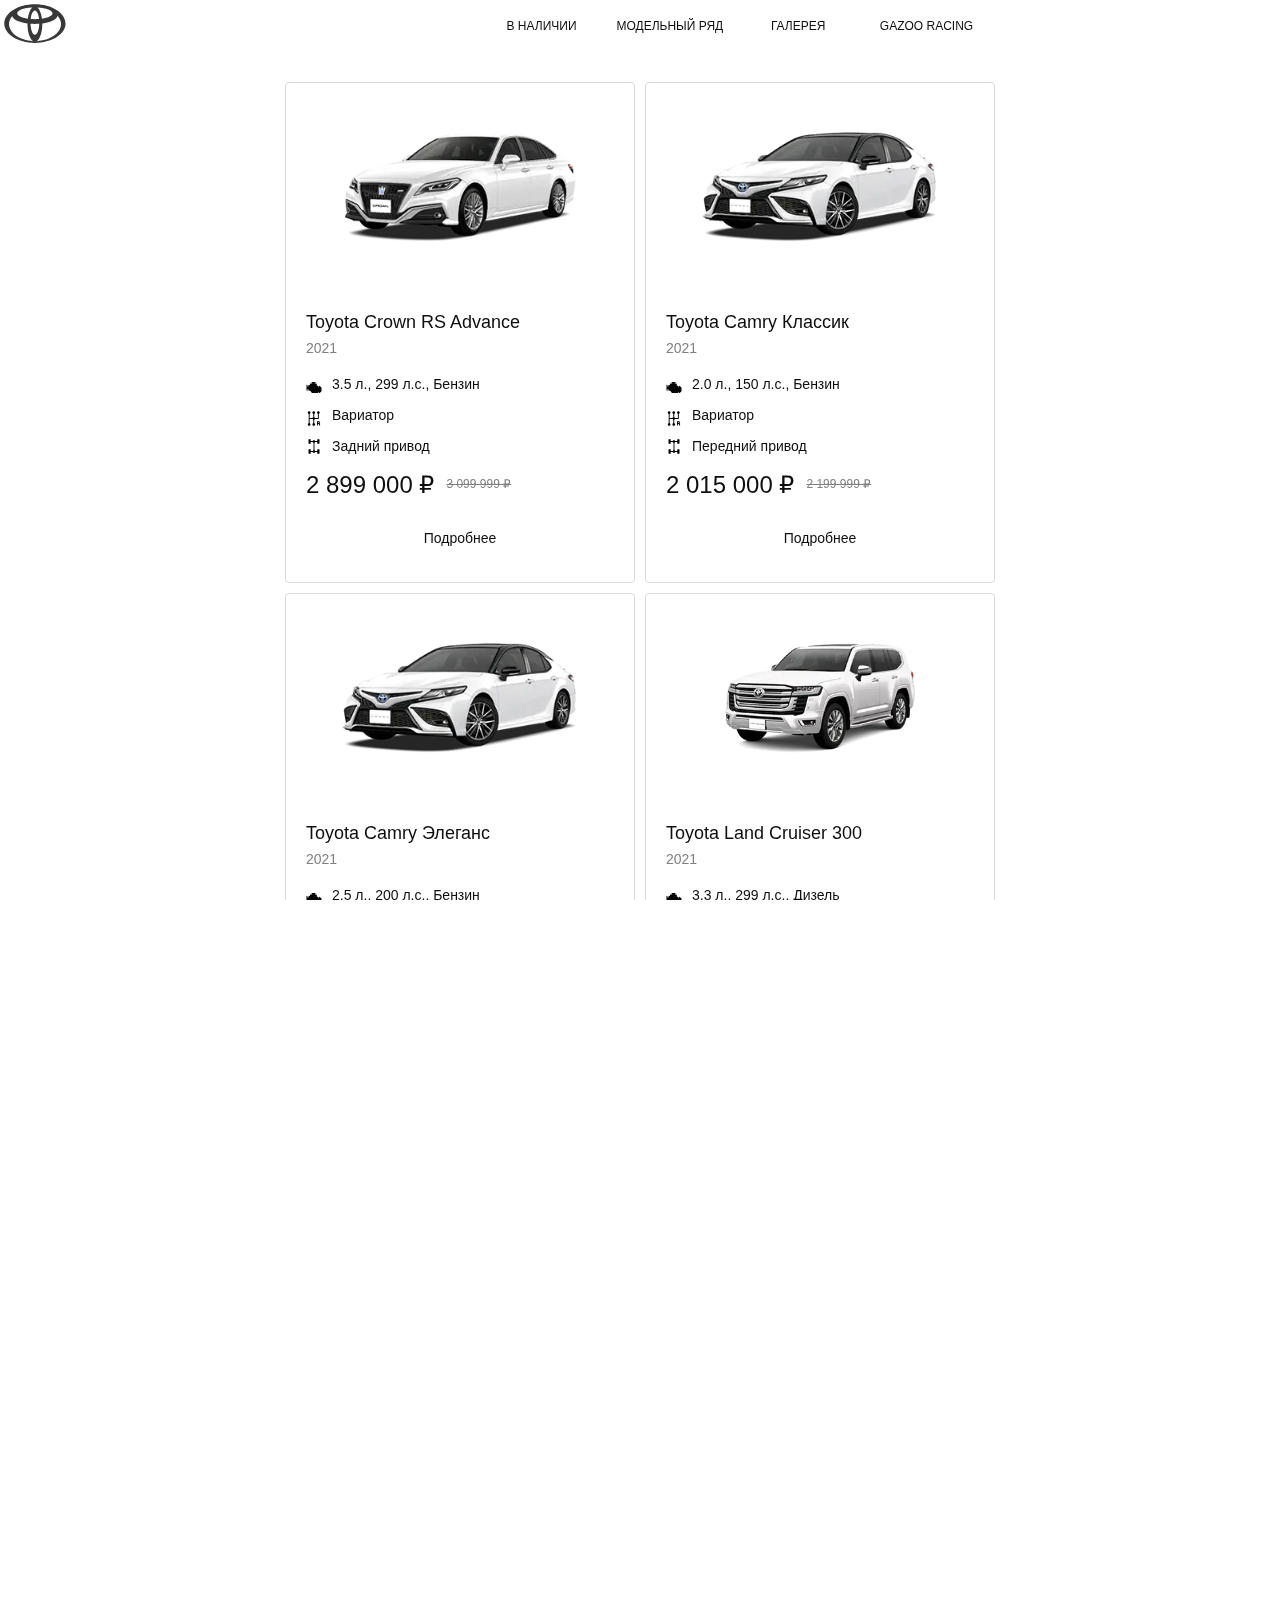
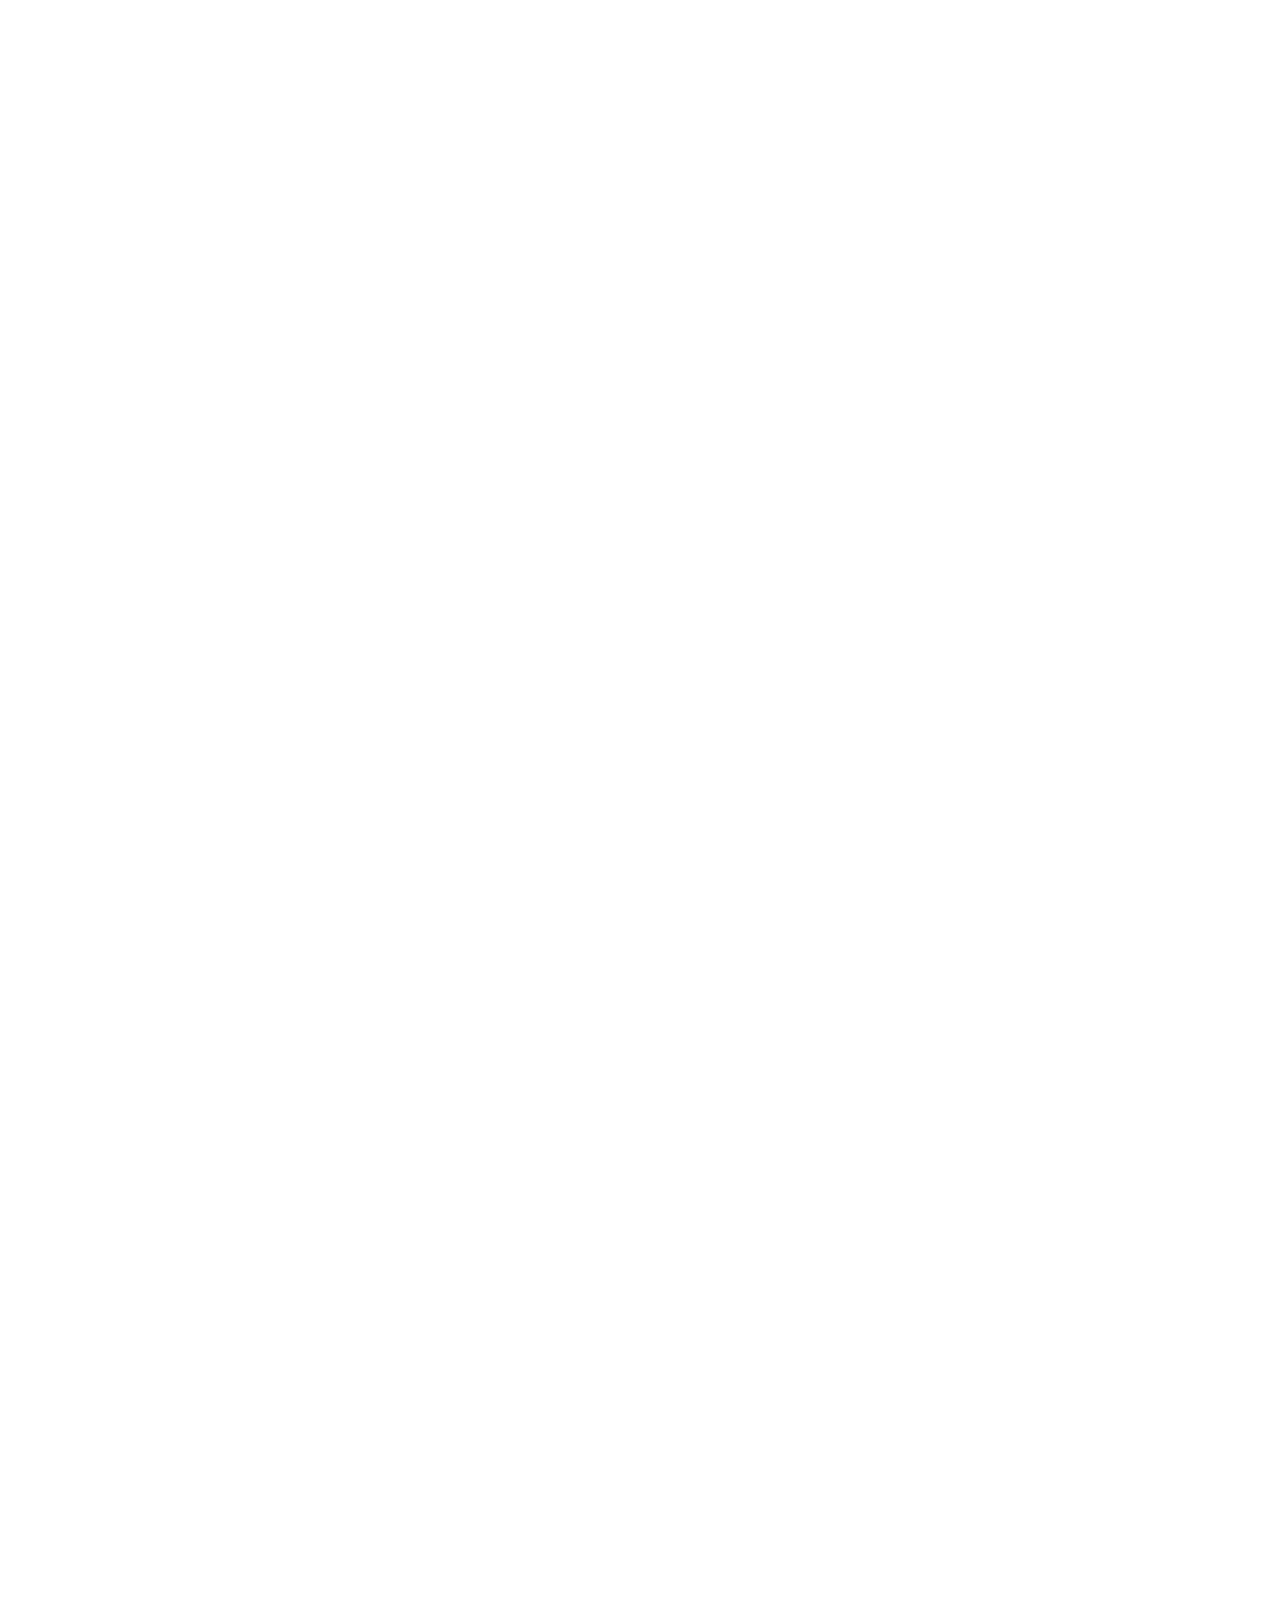
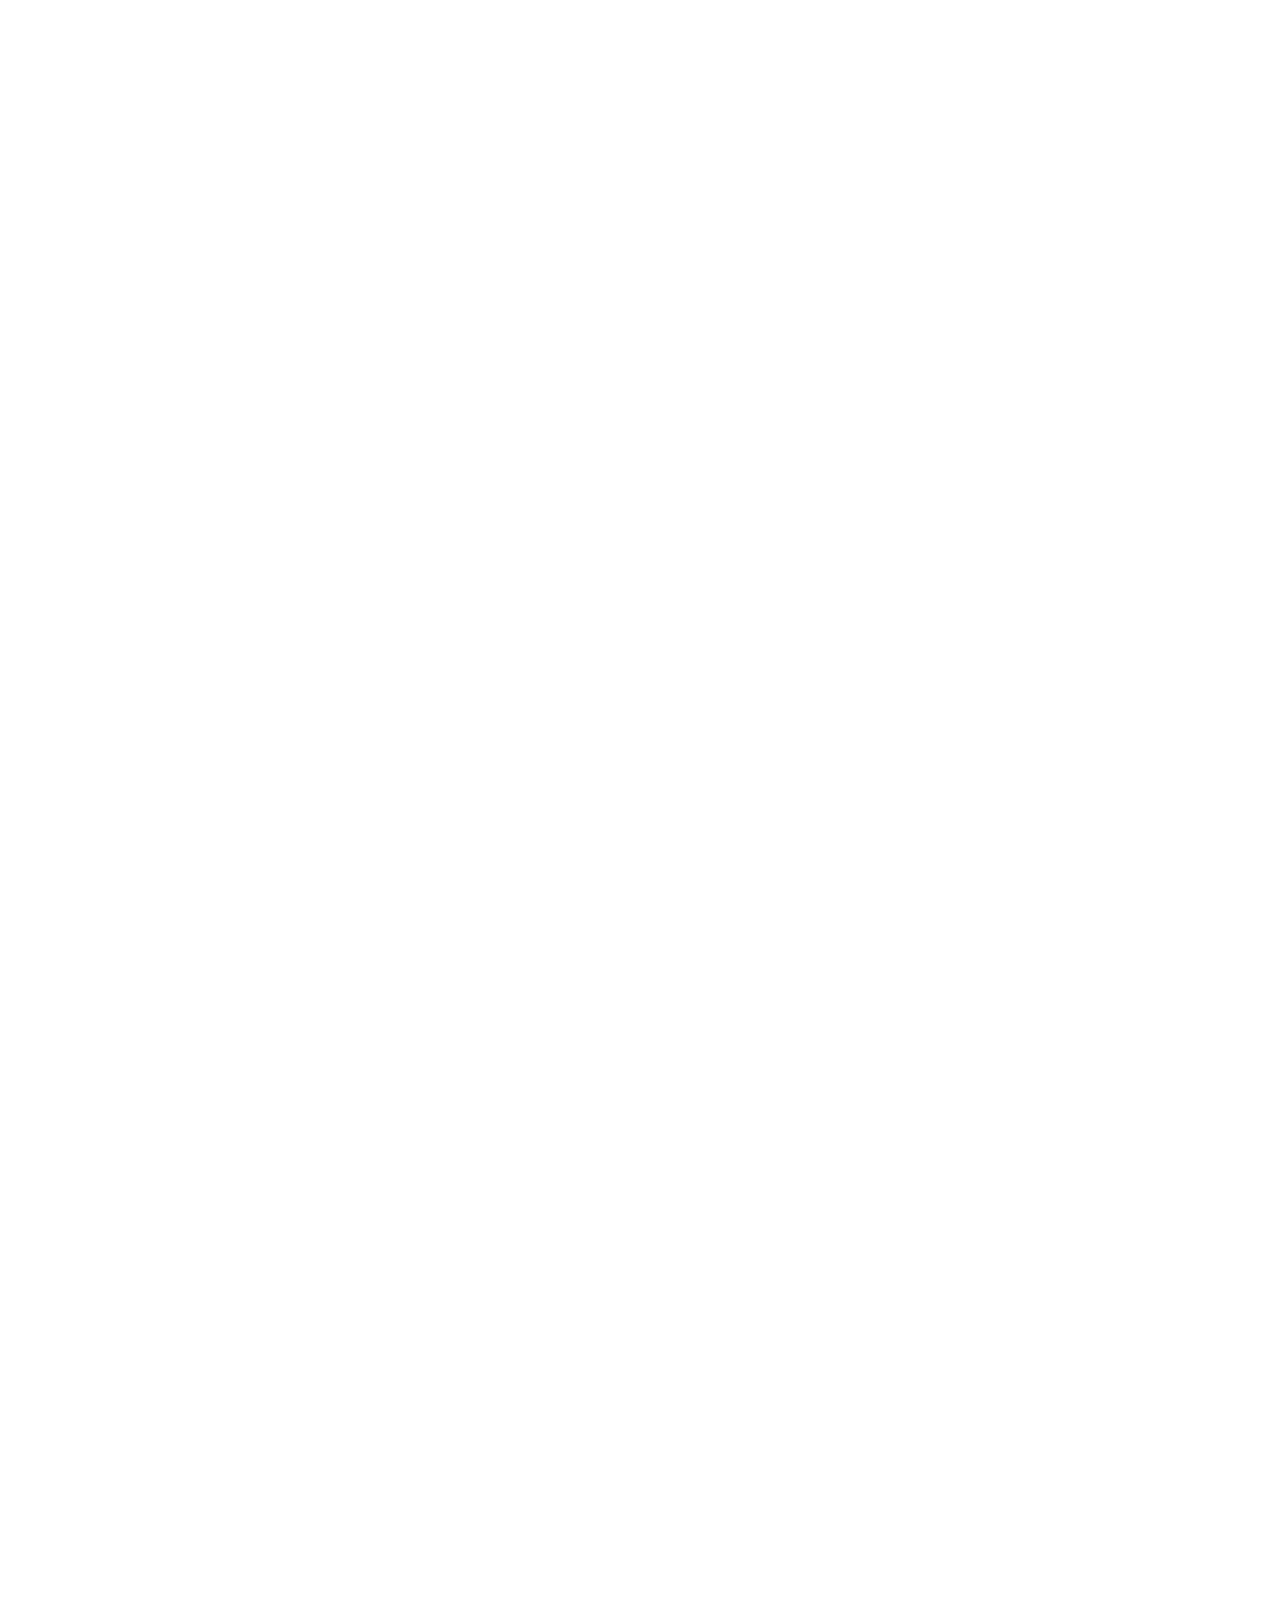
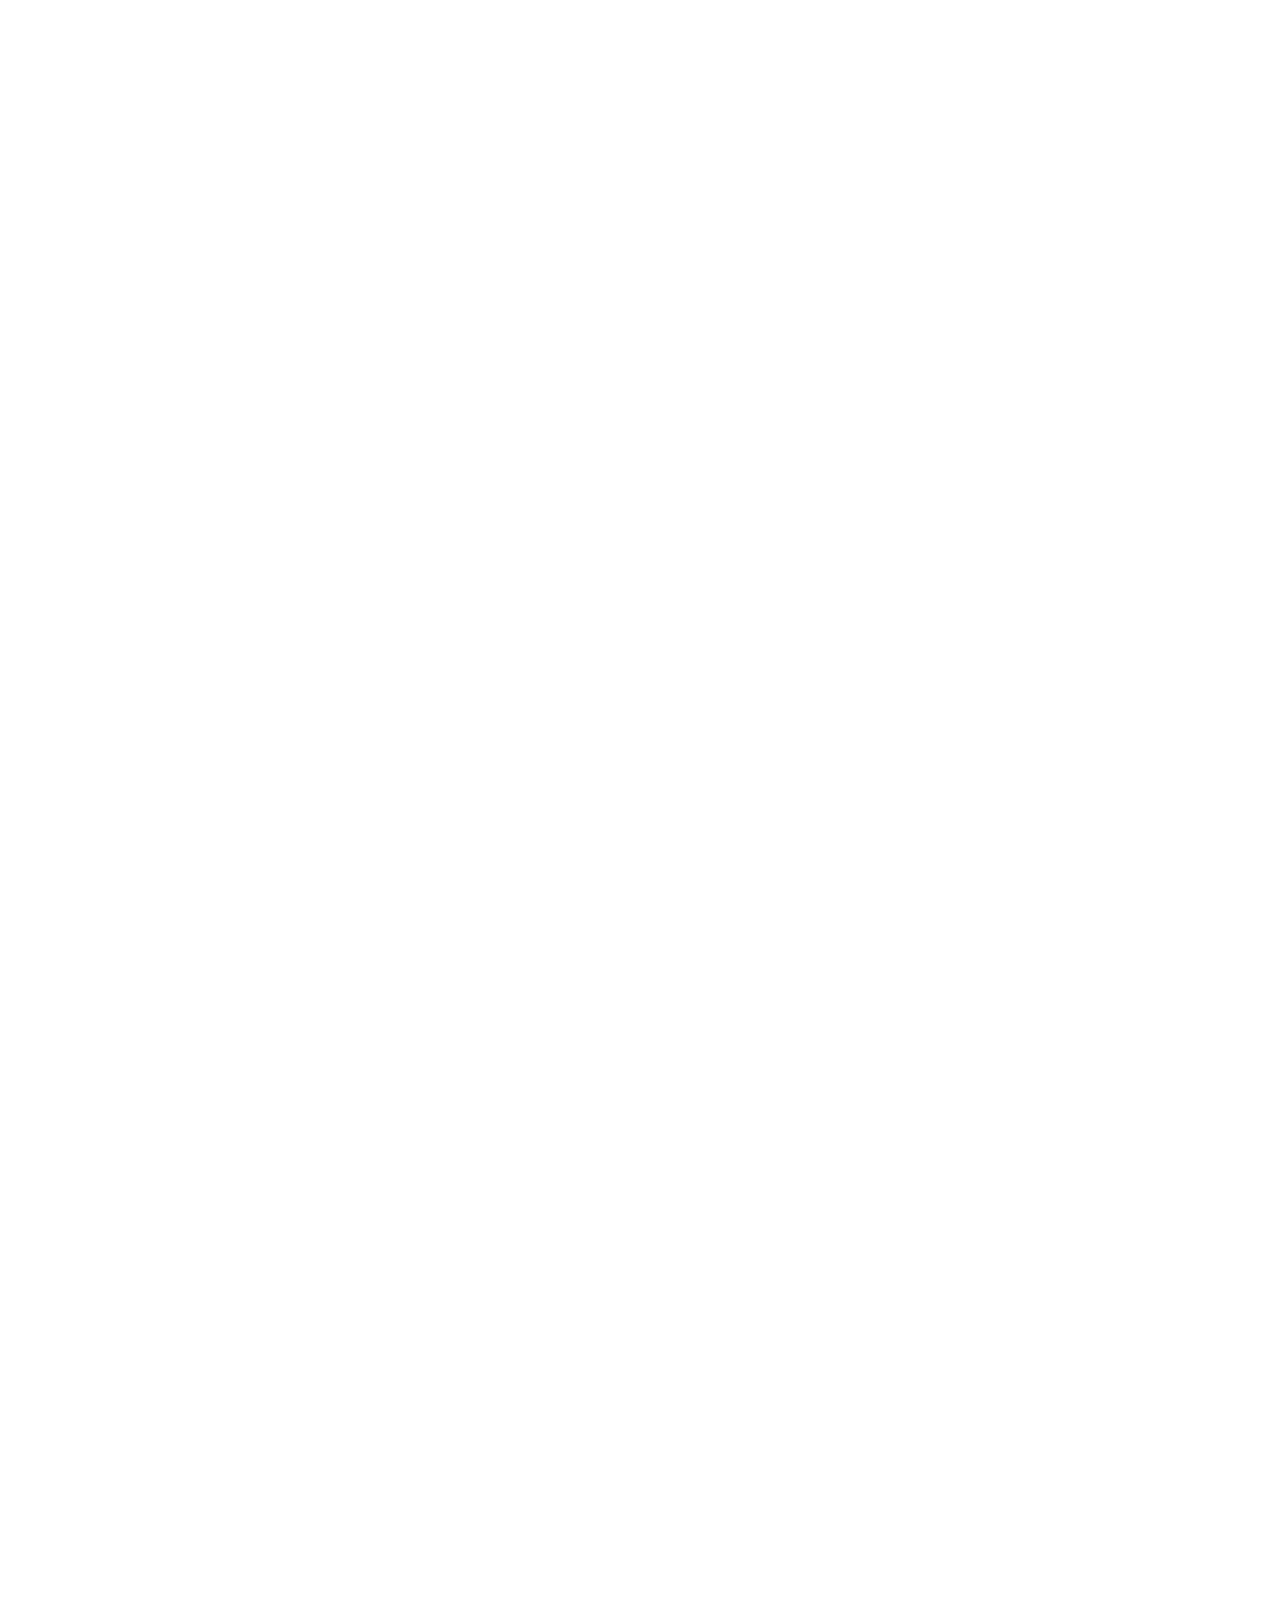
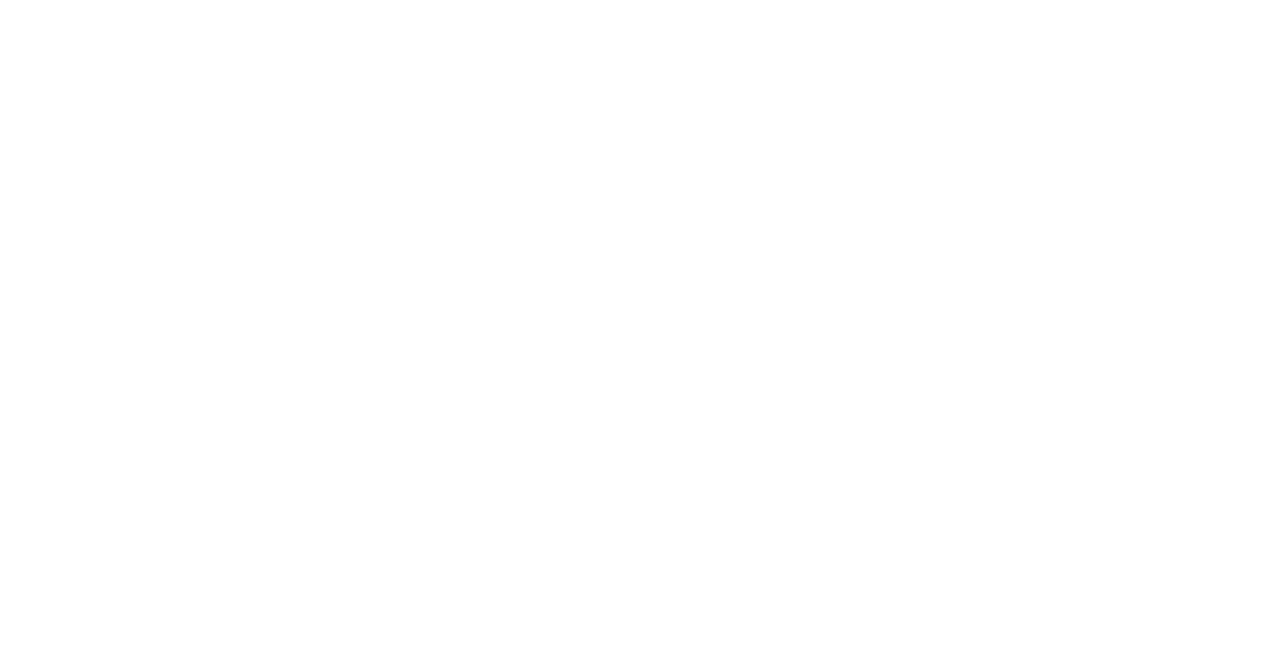
==== catalog.html @ 1d86c122 "Add files via upload" ====
<!DOCTYPE html>
<html lang="en">
<head>
    <meta charset="UTF-8">
    <title>Каталог</title>
    <link rel="icon" href="logo-toyota2020.svg">
    <link rel="stylesheet" href="catalog.css">
</head>
<body>
<header>
    <nav>
        <div class="shortMenu">
            <input type="checkbox" id="nav" class="hidden">
            <label for="nav" class="nav-btn"> <i></i> <i></i> <i></i>
            </label> <a class="logo" href="main.html"><img src="logo-toyota2020.svg" alt="" width="70px"></a>
            <div class="menuImage">
                <input class="checkbox" type="checkbox" id="checkbox">
                <label class="checkbox" for="checkbox" id="menuImage">
                    <img id="image" src="angularjs-icon-3.jpg" alt="" width="35px">
                </label>
            </div>
        </div>
        <script>
            document.querySelector(".menuImage input[type=checkbox]").onchange = function (){
                document.querySelector("nav").classList.toggle("check", this.checked);
                document.querySelector(".nav-wrapper").classList.toggle("cont", this.checked);
                document.querySelector(".container").classList.toggle("new_container", this.checked);
            }
        </script>
        <div class="nav-wrapper">
            <ul class="topmenu ">
                <li><a href="catalog.html" class="cool-link">В НАЛИЧИИ</a></li>
                <li><a href="models.html" class="cool-link">МОДЕЛЬНЫЙ РЯД</a></li>
                <li><a href="gallery.html" class="cool-link">ГАЛЕРЕЯ</a></li>
                <li><a href="history.html" class="cool-link">GAZOO RACING</a></li>
            </ul>
        </div>
    </nav>
</header>



<div class="container">
    <div class="products-content grid-container">
        <ul class="products-grid">
            <li class="products-grid__item">
                <article class="product">
                    <a href="#" class="product__image">
                        <div class="product__switch image-switch">
                            <div class="image-switch__item">
                                <div class="image-switch__img"><img src="carlineup/crown.png" alt="Макбук"></div>
                            </div>

                        </div>
                        <ul class="product__image-pagination image-pagination" aria-hidden="true"></ul>
                    </a>
                    <h3 class="product__title">
                        <a href="#">Toyota Crown RS Advance</a>
                    </h3>
                    <div class="product__props">
                        <span class="product__testimonials">2021<br></span>
                    </div>
                    <div class="product__info">
							<span class="product__rating">
								<img src="engine.svg" width="16" height="15">
							</span>
                        <span class="product__term">3.5 л., 299 л.с., Бензин</span>
                    </div>
                    <div class="product__info">
							<span class="product__rating">
								<img src="KPP.svg" width="16" height="15">
							</span>
                        <span class="product__term">Вариатор</span>
                    </div>
                    <div class="product__info">
							<span class="product__rating">
								<img src="privod.svg" width="16" height="15">
							</span>
                        <span class="product__available">Задний привод</span>
                    </div>
                    <div class="product__price product-price">
                        <span class="product-price__current">2 899 000 ₽</span>
                        <span class="product-price__old">3 099 999 ₽</span>
                    </div>
                    <button class="product__btn">Подробнее</button>
                </article>
            </li>
            <li class="products-grid__item">
                <article class="product">
                    <a href="#" class="product__image">
                        <div class="product__switch image-switch">
                            <div class="image-switch__item">
                                <div class="image-switch__img"><img src="carlineup/camry.png" alt="Макбук"></div>
                            </div>

                        </div>
                        <ul class="product__image-pagination image-pagination" aria-hidden="true"></ul>
                    </a>
                    <h3 class="product__title">
                        <a href="#">Toyota Camry Классик</a>
                    </h3>
                    <div class="product__props">
                        <span class="product__testimonials">2021<br></span>
                    </div>
                    <div class="product__info">
							<span class="product__rating">
								<img src="engine.svg" width="16" height="15">
							</span>
                        <span class="product__term">2.0 л., 150 л.с., Бензин</span>
                    </div>
                    <div class="product__info">
							<span class="product__rating">
								<img src="KPP.svg" width="16" height="15">
							</span>
                        <span class="product__term">Вариатор</span>
                    </div>
                    <div class="product__info">
							<span class="product__rating">
								<img src="privod.svg" width="16" height="15">
							</span>
                        <span class="product__available">Передний привод</span>
                    </div>
                    <div class="product__price product-price">
                        <span class="product-price__current">2 015 000 ₽</span>
                        <span class="product-price__old">2 199 999 ₽</span>
                    </div>
                    <button class="product__btn">Подробнее</button>
                </article>
            </li><li class="products-grid__item">
            <article class="product">
                <a href="#" class="product__image">
                    <div class="product__switch image-switch">
                        <div class="image-switch__item">
                            <div class="image-switch__img"><img src="carlineup/camry.png" alt="Макбук"></div>
                        </div>
                    </div>
                    <ul class="product__image-pagination image-pagination" aria-hidden="true"></ul>
                </a>
                <h3 class="product__title">
                    <a href="#">Toyota Camry Элеганс</a>
                </h3>
                <div class="product__props">
                    <span class="product__testimonials">2021<br></span>
                </div>
                <div class="product__info">
							<span class="product__rating">
								<img src="engine.svg" width="16" height="15">
							</span>
                    <span class="product__term">2.5 л., 200 л.с., Бензин</span>
                </div>
                <div class="product__info">
							<span class="product__rating">
								<img src="KPP.svg" width="16" height="15">
							</span>
                    <span class="product__term">Вариатор</span>
                </div>
                <div class="product__info">
							<span class="product__rating">
								<img src="privod.svg" width="16" height="15">
							</span>
                    <span class="product__available">Передний привод</span>
                </div>
                <div class="product__price product-price">
                    <span class="product-price__current">2 015 000 ₽</span>
                    <span class="product-price__old">2 199 999 ₽</span>
                </div>
                <button class="product__btn">Подробнее</button>
            </article>
        </li><li class="products-grid__item">
            <article class="product">
                <a href="#" class="product__image">
                    <div class="product__switch image-switch">
                        <div class="image-switch__item">
                            <div class="image-switch__img"><img src="carlineup/LC300.png" alt="Макбук"></div>
                        </div>
                    </div>
                    <ul class="product__image-pagination image-pagination" aria-hidden="true"></ul>
                </a>
                <h3 class="product__title">
                    <a href="#">Toyota Land Cruiser 300</a>
                </h3>
                <div class="product__props">
                    <span class="product__testimonials">2021<br></span>
                </div>
                <div class="product__info">
							<span class="product__rating">
								<img src="engine.svg" width="16" height="15">
							</span>
                    <span class="product__term">3.3 л., 299 л.с., Дизель</span>
                </div>
                <div class="product__info">
							<span class="product__rating">
								<img src="KPP.svg" width="16" height="15">
							</span>
                    <span class="product__term">АКПП</span>
                </div>
                <div class="product__info">
							<span class="product__rating">
								<img src="privod.svg" width="16" height="15">
							</span>
                    <span class="product__available">Полный привод</span>
                </div>
                <div class="product__price product-price">
                    <span class="product-price__current">9 300 000 ₽</span>
                    <span class="product-price__old">9 699 999 ₽</span>
                </div>
                <button class="product__btn">Подробнее</button>
            </article>
        </li><li class="products-grid__item">
            <article class="product">
                <a href="#" class="product__image">
                    <div class="product__switch image-switch">
                        <div class="image-switch__item">
                            <div class="image-switch__img"><img src="carlineup/LC300.png" alt="Макбук"></div>
                        </div>
                    </div>
                    <ul class="product__image-pagination image-pagination" aria-hidden="true"></ul>
                </a>
                <h3 class="product__title">
                    <a href="#">Toyota Land Cruiser 300</a>
                </h3>
                <div class="product__props">
                    <span class="product__testimonials">2021<br></span>
                </div>
                <div class="product__info">
							<span class="product__rating">
								<img src="engine.svg" width="16" height="15">
							</span>
                    <span class="product__term">3.4 л., 415 л.с., Бензин</span>
                </div>
                <div class="product__info">
							<span class="product__rating">
								<img src="KPP.svg" width="16" height="15">
							</span>
                    <span class="product__term">АКПП</span>
                </div>
                <div class="product__info">
							<span class="product__rating">
								<img src="privod.svg" width="16" height="15">
							</span>
                    <span class="product__available">Полный привод</span>
                </div>
                <div class="product__price product-price">
                    <span class="product-price__current">10 300 000 ₽</span>
                    <span class="product-price__old">10 499 999 ₽</span>
                </div>
                <button class="product__btn">Подробнее</button>
            </article>
        </li><li class="products-grid__item">
            <article class="product">
                <a href="#" class="product__image">
                    <div class="product__switch image-switch">
                        <div class="image-switch__item">
                            <div class="image-switch__img"><img src="carlineup/LC300GR.png" alt="Макбук"></div>
                        </div>
                    </div>
                    <ul class="product__image-pagination image-pagination" aria-hidden="true"></ul>
                </a>
                <h3 class="product__title">
                    <a href="#">Toyota Land Cruiser 300 GR</a>
                </h3>
                <div class="product__props">
                    <span class="product__testimonials">2021<br></span>
                </div>
                <div class="product__info">
							<span class="product__rating">
								<img src="engine.svg" width="16" height="15">
							</span>
                    <span class="product__term">1.5 л., 140 л.с., Бензин</span>
                </div>
                <div class="product__info">
							<span class="product__rating">
								<img src="KPP.svg" width="16" height="15">
							</span>
                    <span class="product__term">АКПП</span>
                </div>
                <div class="product__info">
							<span class="product__rating">
								<img src="privod.svg" width="16" height="15">
							</span>
                    <span class="product__available">Полный привод</span>
                </div>
                <div class="product__price product-price">
                    <span class="product-price__current">12 300 000 ₽</span>
                    <span class="product-price__old">12 699 999 ₽</span>
                </div>
                <button class="product__btn">Подробнее</button>
            </article>
        </li><li class="products-grid__item">
            <article class="product">
                <a href="#" class="product__image">
                    <div class="product__switch image-switch">
                        <div class="image-switch__item">
                            <div class="image-switch__img"><img src="carlineup/supra.png" alt="Макбук"></div>
                        </div>
                    </div>
                    <ul class="product__image-pagination image-pagination" aria-hidden="true"></ul>
                </a>
                <h3 class="product__title">
                    <a href="#">Toyota GR Supra</a>
                </h3>
                <div class="product__props">
                    <span class="product__testimonials">2021<br></span>
                </div>
                <div class="product__info">
							<span class="product__rating">
								<img src="engine.svg" width="16" height="15">
							</span>
                    <span class="product__term">3.0 л., 382 л.с., Бензин</span>
                </div>
                <div class="product__info">
							<span class="product__rating">
								<img src="KPP.svg" width="16" height="15">
							</span>
                    <span class="product__term">АКПП</span>
                </div>
                <div class="product__info">
							<span class="product__rating">
								<img src="privod.svg" width="16" height="15">
							</span>
                    <span class="product__available">Задний привод</span>
                </div>
                <div class="product__price product-price">
                    <span class="product-price__current">5 020 000 ₽</span>
                    <span class="product-price__old">5 399 999 ₽</span>
                </div>
                <button class="product__btn">Подробнее</button>
            </article>
        </li><li class="products-grid__item">
            <article class="product">
                <a href="#" class="product__image">
                    <div class="product__switch image-switch">
                        <div class="image-switch__item">
                            <div class="image-switch__img"><img src="carlineup/gryaris.png" alt="Макбук"></div>
                        </div>
                    </div>
                    <ul class="product__image-pagination image-pagination" aria-hidden="true"></ul>
                </a>
                <h3 class="product__title">
                    <a href="#">Toyota GR Yaris</a>
                </h3>
                <div class="product__props">
                    <span class="product__testimonials">2021<br></span>
                </div>
                <div class="product__info">
							<span class="product__rating">
								<img src="engine.svg" width="16" height="15">
							</span>
                    <span class="product__term">1.6 л., 272 л.с., Бензин</span>
                </div>
                <div class="product__info">
							<span class="product__rating">
								<img src="KPP.svg" width="16" height="15">
							</span>
                    <span class="product__term">МКПП</span>
                </div>
                <div class="product__info">
							<span class="product__rating">
								<img src="privod.svg" width="16" height="15">
							</span>
                    <span class="product__available">Полный привод</span>
                </div>
                <div class="product__price product-price">
                    <span class="product-price__current">4 300 000 ₽</span>
                    <span class="product-price__old">4 399 999 ₽</span>
                </div>
                <button class="product__btn">Подробнее</button>
            </article>
        </li>
            <li class="products-grid__item">
            <article class="product">
                <a href="#" class="product__image">
                    <div class="product__switch image-switch">
                        <div class="image-switch__item">
                            <div class="image-switch__img"><img src="carlineup/GR86.png" alt="Макбук"></div>
                        </div>
                    </div>
                    <ul class="product__image-pagination image-pagination" aria-hidden="true"></ul>
                </a>
                <h3 class="product__title">
                    <a href="#">Toyota GR86</a>
                </h3>
                <div class="product__props">
                    <span class="product__testimonials">2021<br></span>
                </div>
                <div class="product__info">
							<span class="product__rating">
								<img src="engine.svg" width="16" height="15">
							</span>
                    <span class="product__term">2.4 л., 235 л.с., Бензин</span>
                </div>
                <div class="product__info">
							<span class="product__rating">
								<img src="KPP.svg" width="16" height="15">
							</span>
                    <span class="product__term">МКПП</span>
                </div>
                <div class="product__info">
							<span class="product__rating">
								<img src="privod.svg" width="16" height="15">
							</span>
                    <span class="product__available">Задний привод</span>
                </div>
                <div class="product__price product-price">
                    <span class="product-price__current">4 300 000 ₽</span>
                    <span class="product-price__old">4 399 999 ₽</span>
                </div>
                <button class="product__btn">Подробнее</button>
            </article>
        </li>
        </ul>
    </div>
    <div class="height"><br></div>
    <div class="black_container">
        <footer>
            <div class="container_1">
                <div class="grid_container_footer">
                    <div><h3>Новые автомобили</h3>
                        <ul>
                            <li>Специальные предложения</li>
                            <li>Toyota Camry</li>
                            <li>Toyota Camry GR</li>
                            <li>Toyota Land Cruiser 300</li>
                            <li>Toyota GR86</li>
                        </ul>
                    </div>
                    <div><h3>Микроавтобусы</h3>
                        <ul>
                            <li>Toyota Hiace</li>
                            <li>Toyota Alphard</li>
                        </ul>
                    </div>
                    <div><h3>C пробегом</h3>
                        <ul>
                            <li>Toyota с пробегом</li>
                            <li>Scion c пробегом</li>
                            <li>Другие марки</li>
                        </ul>
                    </div>
                    <div><h3>Сервис и аксессуары</h3>
                        <ul>
                            <li>Спецпредложения</li>
                            <li>Запись на сервис</li>
                            <li>Статус ремонта</li>
                            <li>Калькулятор сервиса</li>
                            <li>Запасные части</li>
                            <li>Кузовной ремонт</li>
                            <li>Аксессуары</li>
                            <li>Online-каталог аксессуаров</li>
                            <li>Сервисные Сертификаты</li>
                        </ul>
                    </div>
                    <div><h3>Финансовые услуги</h3>
                        <ul>
                            <li>Кредитование</li>
                            <li>Страхование</li>
                            <li>Лизинг</li>
                        </ul>
                    </div>
                    <div><h3>О компании</h3>
                        <ul>
                            <li>Компания сегодня</li>
                            <li>Специальные предложения</li>
                            <li>Журнал Toyota</li>
                            <li>Лекторий Toyota</li>
                            <li>Клуб Toyota</li>
                            <li>S-Lounge</li>
                            <li>Контакты</li>
                            <li>Ваши менеджеры</li>
                            <li>Вакансии</li>
                            <li>Ресторан</li>
                            <li>Подписка на новости</li>
                            <li>Toyota в Whatsapp</li>
                        </ul>
                    </div>
                </div>
                <div class="social-media">
                    <ul>
                        <li><a href=""><img src="vk.png"></a></li>
                        <li><a href=""><img src="tg.jpeg"></a></li>
                        <li><a href=""><img src="fb.png"></a></li>
                    </ul>
                </div>
                <p class="prava">© 2015–2021. Toyota. Все права защищены. Данный сайт носит информационно-справочный
                    характер и ни при каких условиях не является публичной офертой.</p></div>
        </footer>
    </div>
</div>
</body>
</html>
---- catalog.css ----
@import "footer.css";
@import "header.css";
@import "global.css";
@import "normalize.css";

html {
    margin: 0;
    padding: 0;
    width: 100%;
    height: 100%;
    overflow: hidden;
    font-family: "Monument Extended", Arial, Helvetica, sans-serif;
}

body {
    min-width: 420px;
    color: #ffffff;
    margin: 0;
    padding: 0;
    perspective: 1px;
    position: absolute;
    transform-style: preserve-3d;
    height: 100vh;
    width: 100%;
    overflow-y: scroll;
    overflow-x: hidden;
}

@media screen and (max-width: 550px){
    nav ul{
        margin-left: 0;
    }
}

.container {
    /* max-width: 1234px; */
    margin: 0 auto;
    width: 100%;
    top: 60px;
    padding: 2em;
    padding-bottom: 80px;
}

.new_container{
    top: 100px;
}

.grid-container {
    width: 100%;
    display: grid;
    position: relative;
    grid-gap: var(--gutter);
    grid-template-columns: repeat(4, 1fr);
}

.products-grid {
    grid-column: 4 span;
    display: grid;
    margin:0 auto;
    grid-gap: var(--gutter);
    grid-template-columns: repeat(4, 1fr);
}

@media screen and (max-width: 1700px) {
    .grid-container {
        width: 100%;
        display: grid;
        grid-gap: var(--gutter);
        grid-template-columns: repeat(3, 1fr);
    }

    .products-grid {
        grid-column: 3 span;
        display: grid;
        margin:0 auto;
        grid-gap: 10px;
        grid-template-columns: repeat(3, 1fr);
    }
}

@media screen and (max-width: 1300px) {
    .grid-container {
        width: 100%;
        display: grid;
        grid-gap: var(--gutter);
        grid-template-columns: repeat(2, 1fr);
    }

    .products-grid {
        grid-column: 2 span;
        display: grid;
        margin:0 auto;
        grid-gap: 10px;
        grid-template-columns: repeat(2, 1fr);
    }
}

@media screen and (max-width: 900px) {
    .grid-container {
        width: 100%;
        display: grid;
        grid-gap: var(--gutter);
        grid-template-columns: repeat(1, 1fr);
    }

    .products-grid {
        grid-column: 1 span;
        display: grid;
        margin:0 auto;
        grid-gap: 10px;
        grid-template-columns: repeat(1, 1fr);
    }
}

.filters {
    position: relative;
}

.filters-price__input {
    width: 100%;
}

.fixed {
    position: fixed;
    top: var(--gutter);
    left: 0;
}

.absolute {
    position: absolute;
    bottom: 0;
    left: 0;
}

.product {
    /* width: 285px; */
    /* для удобства */
    width: 350px;
    border: 1px solid #d9d9d9;
    border-radius: 4px;
    padding: 20px;
    padding-top: 9px;
    font-size: 14px;
    background-color: #fff;
}

.product:hover {
    box-shadow: 0 14px 28px rgba(0,0,0,0.25), 0 10px 10px rgba(0,0,0,0.22);
}

.product__image {
    position: relative;
    overflow: hidden;
    display: block;
    width: 100%;
    height: 220px;
}

.image-switch {
    position: absolute;
    left: 0;
    top: 0;
    z-index: 20;
    width: 100%;
    height: 100%;
    display: flex;
}

.image-switch__item {
    flex-grow: 1;
    cursor: pointer;
}

.image-switch__img {
    position: absolute;
    left: 50%;
    top: 40px;
    z-index: 2;
    width: 100%;
    height: 50%;
    transform: translateX(-50%);
    pointer-events: none;
    background-color: #fff;
    display: flex;
    align-items: center;
    justify-content: center;
    opacity: 0;
}

.image-switch__img img {
    display: block;
    max-width: 100%;
    height: 100%;
}

.image-switch__item:first-child .image-switch__img {
    opacity: 1;
    z-index: -1;
}

.image-switch__item:hover .image-switch__img {
    opacity: 1;
    z-index: -1;
}

.image-pagination {
    position: absolute;
    z-index: 30;
    left: 0;
    bottom: 15px;
    width: 100%;
    display: flex;
    justify-content: center;
}

.image-pagination__item {
    display: block;
    width: 4px;
    height: 4px;
    border-radius: 100%;
    margin: 0 3px;
    background-color: #c4c4c4;
}

.image-pagination__item--active {
    background-color: var(--color-accent);
}

.product__title {
    margin-bottom: 8px;
    font-weight: 400;
    font-size: 18px;
    line-height: 20px;
    color: var(--color-dark);
}

.product__props {
    display: flex;
    align-items: center;
    margin-bottom: 20px;
    color: var(--color-dark)
}

.product__rating {
    margin-right: 10px;
    display: inline-flex;
    align-items: center;
    color: var(--color-accent);
    font-weight: 600;
}

.product__rating svg {
    display: inline;
    fill: currentColor;
    margin-right: 8px;
}

.product__testimonials {
    font-size: 14px;
    color: var(--color-light);
    width: 100%;
}

.product__info {
    display: flex;
    margin-bottom: 8px;
    font-size: 14px;
    color: var(--color-dark);
}

.product__term {
    display: block;
    margin-bottom: 7px;
}

.product__available {
    display: block;
}

.product-price {
    margin-top: 17px;
    margin-bottom: 17px;
    display: flex;
    align-items: center;
}

.product-price__current {
    margin-right: 12px;
    font-size: 24px;
    color: var(--color-dark)
}

.product-price__old {
    font-size: 12px;
    color: var(--color-light);
    text-decoration: line-through;
}

.product__btn {
    border: 0px;
    border-bottom: solid 2px white;
    padding: 14px 0;
    border-radius: 4px;
    width: 100%;
    color: #0e0e0e;
    background-color: #ffffff;
    cursor: pointer;
    transition: border-bottom-color 0.3s ease-in-out;
}

.product__btn:hover {
    border-bottom:solid 2px #b60606;
    transition: background-color 0.3s ease-in-out;
}
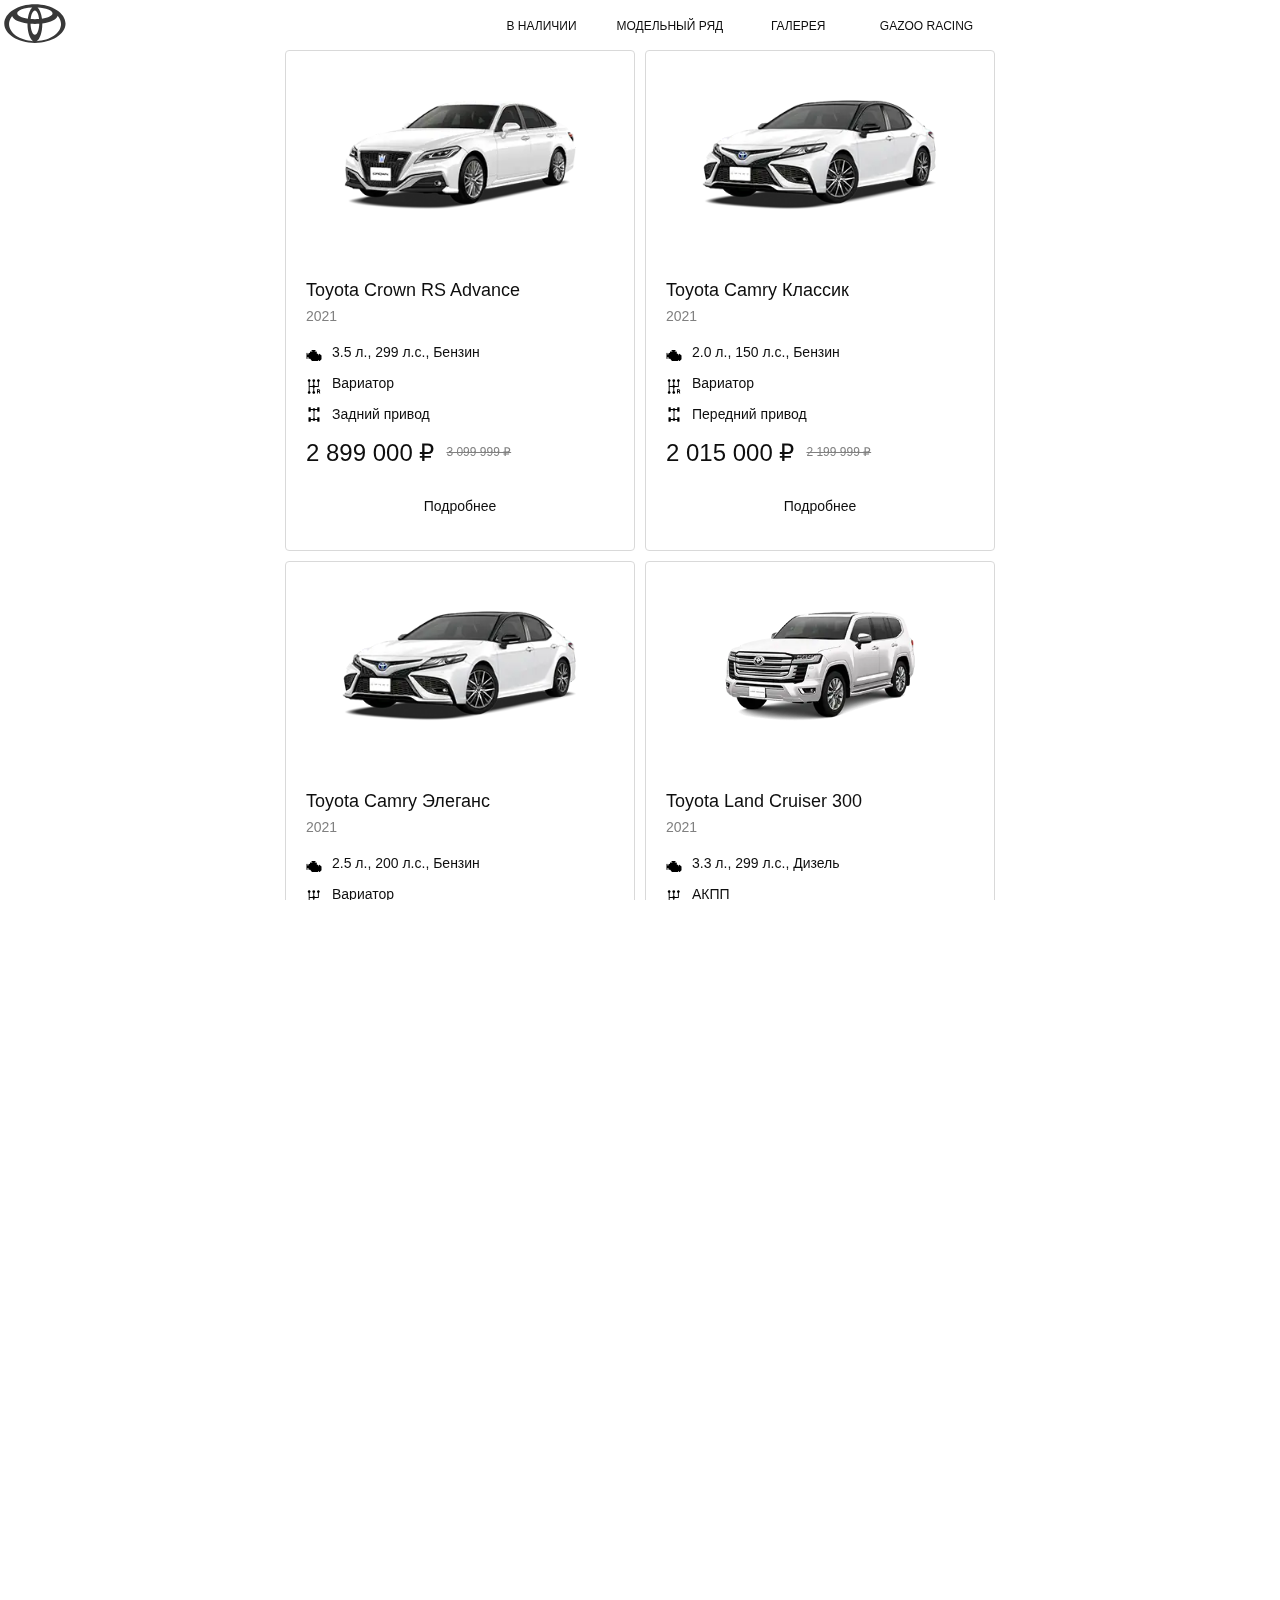
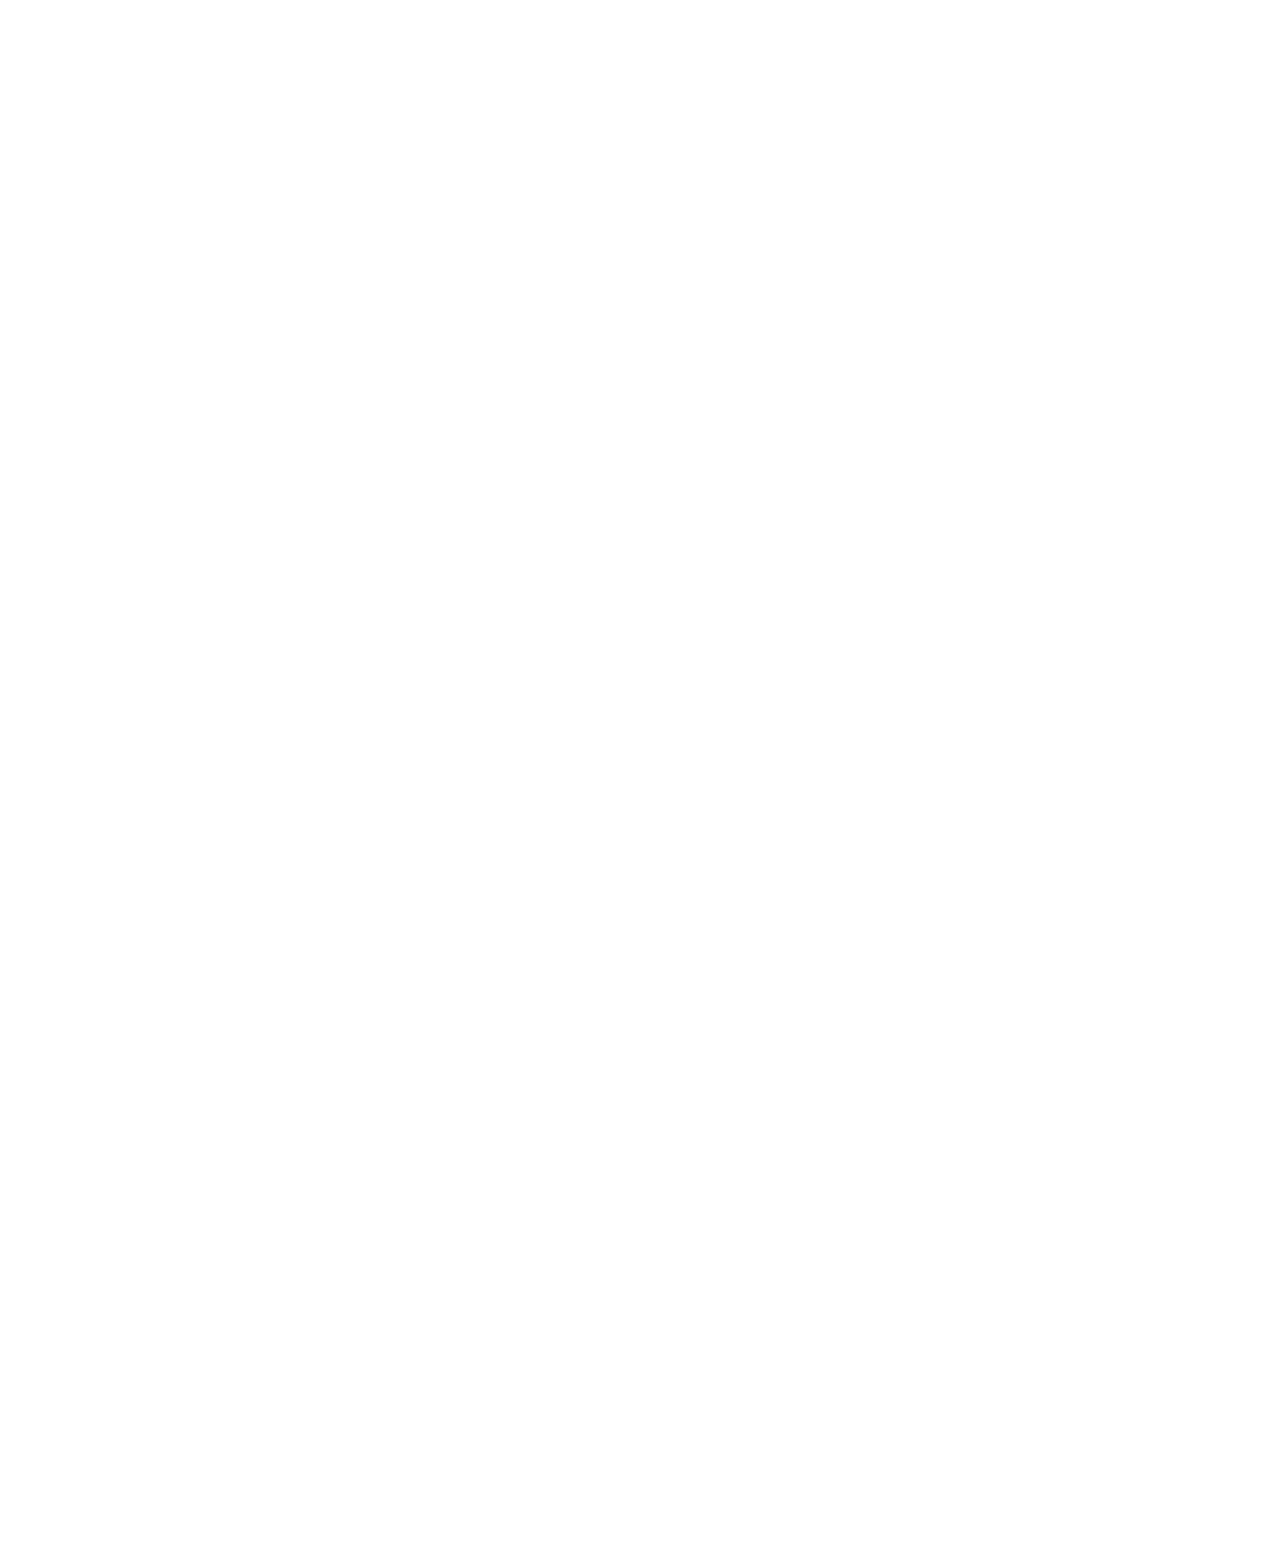
==== commit c1c794a5: "update1" ====
--- a/catalog.html
+++ b/catalog.html
@@ -40,8 +40,7 @@
 
 
 
-<div class="container">
-    <div class="products-content grid-container">
+<div class="products-content grid-container">
         <ul class="products-grid">
             <li class="products-grid__item">
                 <article class="product">
@@ -411,80 +410,78 @@
         </ul>
     </div>
     <div class="height"><br></div>
-    <div class="black_container">
-        <footer>
-            <div class="container_1">
-                <div class="grid_container_footer">
-                    <div><h3>Новые автомобили</h3>
-                        <ul>
-                            <li>Специальные предложения</li>
-                            <li>Toyota Camry</li>
-                            <li>Toyota Camry GR</li>
-                            <li>Toyota Land Cruiser 300</li>
-                            <li>Toyota GR86</li>
-                        </ul>
-                    </div>
-                    <div><h3>Микроавтобусы</h3>
-                        <ul>
-                            <li>Toyota Hiace</li>
-                            <li>Toyota Alphard</li>
-                        </ul>
-                    </div>
-                    <div><h3>C пробегом</h3>
-                        <ul>
-                            <li>Toyota с пробегом</li>
-                            <li>Scion c пробегом</li>
-                            <li>Другие марки</li>
-                        </ul>
-                    </div>
-                    <div><h3>Сервис и аксессуары</h3>
-                        <ul>
-                            <li>Спецпредложения</li>
-                            <li>Запись на сервис</li>
-                            <li>Статус ремонта</li>
-                            <li>Калькулятор сервиса</li>
-                            <li>Запасные части</li>
-                            <li>Кузовной ремонт</li>
-                            <li>Аксессуары</li>
-                            <li>Online-каталог аксессуаров</li>
-                            <li>Сервисные Сертификаты</li>
-                        </ul>
-                    </div>
-                    <div><h3>Финансовые услуги</h3>
-                        <ul>
-                            <li>Кредитование</li>
-                            <li>Страхование</li>
-                            <li>Лизинг</li>
-                        </ul>
-                    </div>
-                    <div><h3>О компании</h3>
-                        <ul>
-                            <li>Компания сегодня</li>
-                            <li>Специальные предложения</li>
-                            <li>Журнал Toyota</li>
-                            <li>Лекторий Toyota</li>
-                            <li>Клуб Toyota</li>
-                            <li>S-Lounge</li>
-                            <li>Контакты</li>
-                            <li>Ваши менеджеры</li>
-                            <li>Вакансии</li>
-                            <li>Ресторан</li>
-                            <li>Подписка на новости</li>
-                            <li>Toyota в Whatsapp</li>
-                        </ul>
-                    </div>
-                </div>
-                <div class="social-media">
-                    <ul>
-                        <li><a href=""><img src="vk.png"></a></li>
-                        <li><a href=""><img src="tg.jpeg"></a></li>
-                        <li><a href=""><img src="fb.png"></a></li>
-                    </ul>
-                </div>
-                <p class="prava">© 2015–2021. Toyota. Все права защищены. Данный сайт носит информационно-справочный
-                    характер и ни при каких условиях не является публичной офертой.</p></div>
-        </footer>
+<footer>
+    <div class="footer_container">
+        <div class="grid_container_links">
+            <div><h3>Новые автомобили</h3>
+                <ul>
+                    <li>Специальные предложения</li>
+                    <li>Toyota Camry</li>
+                    <li>Toyota Camry GR</li>
+                    <li>Toyota Land Cruiser 300</li>
+                    <li>Toyota GR86</li>
+                </ul>
+            </div>
+            <div><h3>Микроавтобусы</h3>
+                <ul>
+                    <li>Toyota Hiace</li>
+                    <li>Toyota Alphard</li>
+                </ul>
+            </div>
+            <div><h3>C пробегом</h3>
+                <ul>
+                    <li>Toyota с пробегом</li>
+                    <li>Scion c пробегом</li>
+                    <li>Другие марки</li>
+                </ul>
+            </div>
+            <div><h3>Сервис и аксессуары</h3>
+                <ul>
+                    <li>Спецпредложения</li>
+                    <li>Запись на сервис</li>
+                    <li>Статус ремонта</li>
+                    <li>Калькулятор сервиса</li>
+                    <li>Запасные части</li>
+                    <li>Кузовной ремонт</li>
+                    <li>Аксессуары</li>
+                    <li>Online-каталог аксессуаров</li>
+                    <li>Сервисные Сертификаты</li>
+                </ul>
+            </div>
+            <div><h3>Финансовые услуги</h3>
+                <ul>
+                    <li>Кредитование</li>
+                    <li>Страхование</li>
+                    <li>Лизинг</li>
+                </ul>
+            </div>
+            <div><h3>О компании</h3>
+                <ul>
+                    <li>Компания сегодня</li>
+                    <li>Специальные предложения</li>
+                    <li>Журнал Toyota</li>
+                    <li>Лекторий Toyota</li>
+                    <li>Клуб Toyota</li>
+                    <li>S-Lounge</li>
+                    <li>Контакты</li>
+                    <li>Ваши менеджеры</li>
+                    <li>Вакансии</li>
+                    <li>Ресторан</li>
+                    <li>Подписка на новости</li>
+                    <li>Toyota в Whatsapp</li>
+                </ul>
+            </div>
+        </div>
+        <div class="social-media">
+            <ul>
+                <li><a href=""><img src="vk.png"></a></li>
+                <li><a href=""><img src="tg.jpeg"></a></li>
+                <li><a href=""><img src="fb.png"></a></li>
+            </ul>
+        </div>
+        <p class="prava">© 2015–2021. Toyota. Все права защищены. Данный сайт носит информационно-справочный
+            характер и ни при каких условиях не является публичной офертой.</p>
     </div>
-</div>
+</footer>
 </body>
 </html>--- a/catalog.css
+++ b/catalog.css
@@ -1,4 +1,4 @@
-@import "footer.css";
+@import "footer2.css";
 @import "header.css";
 @import "global.css";
 @import "normalize.css";
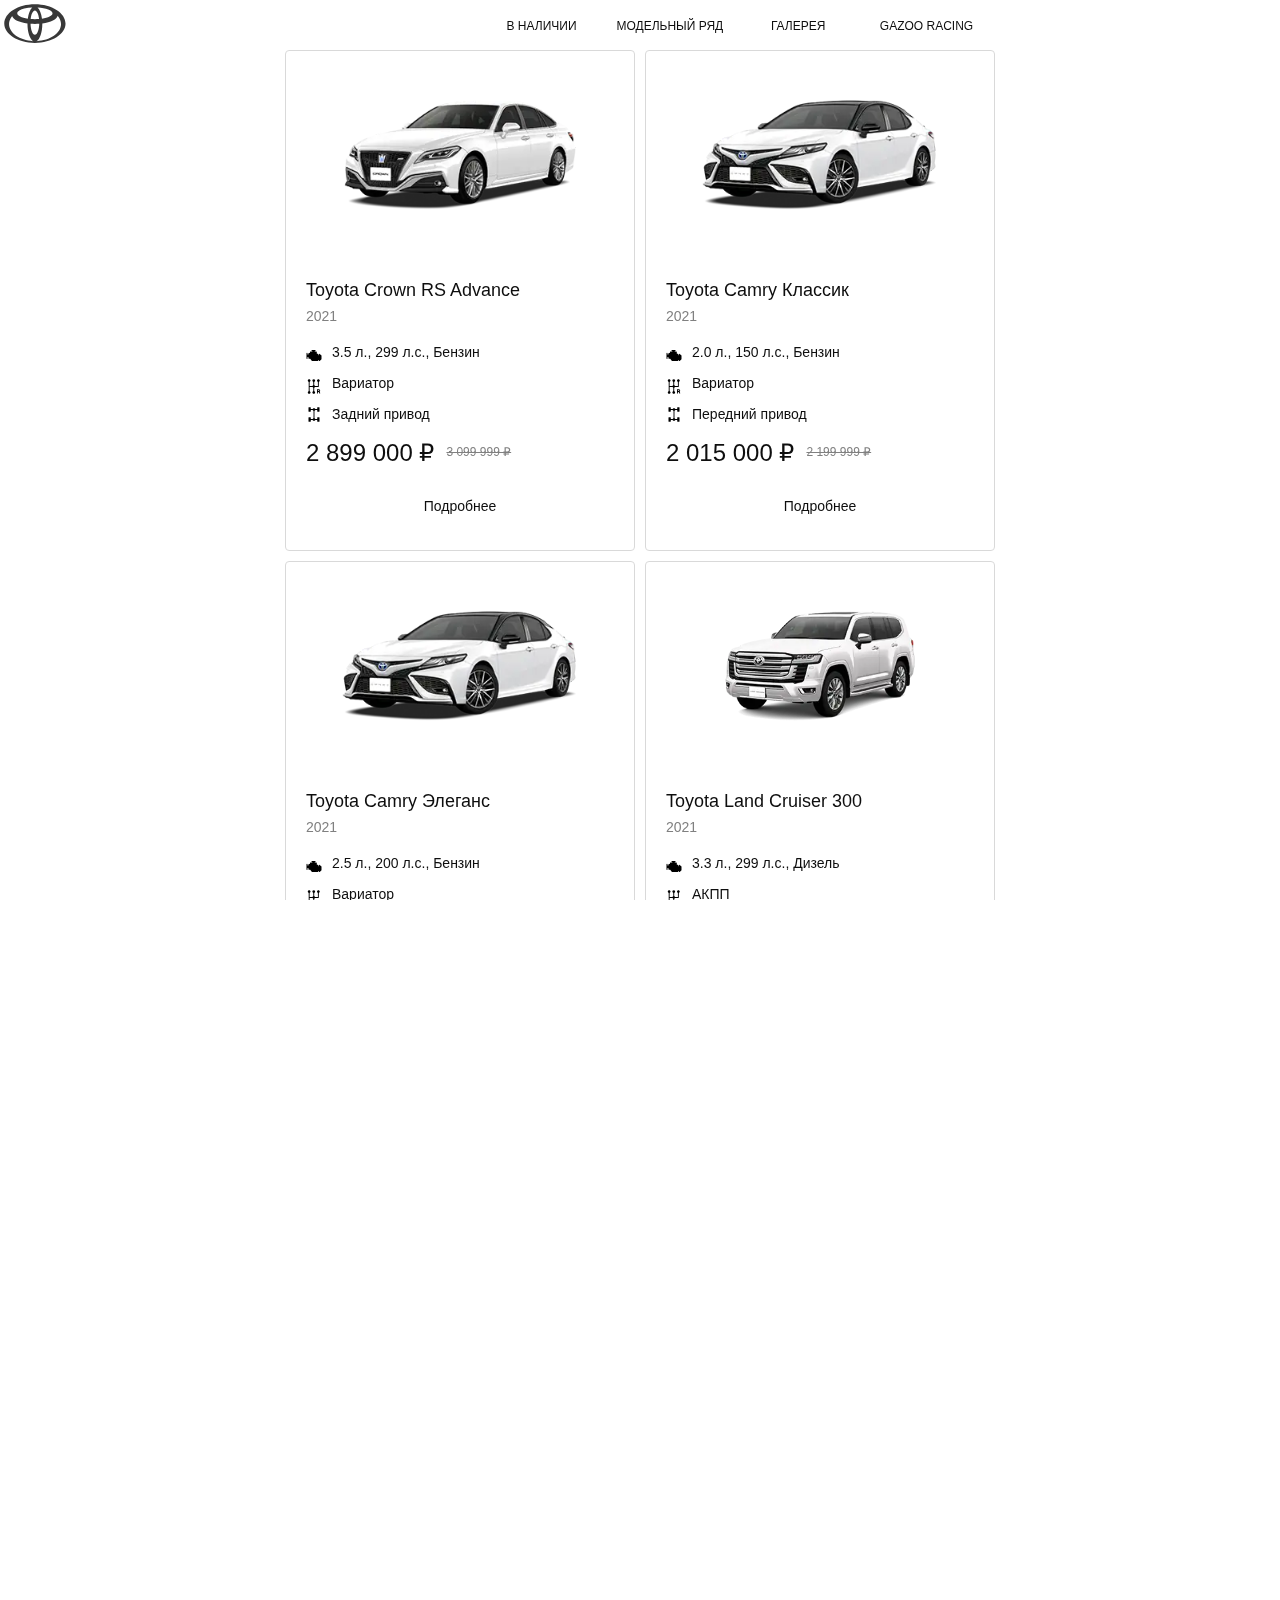
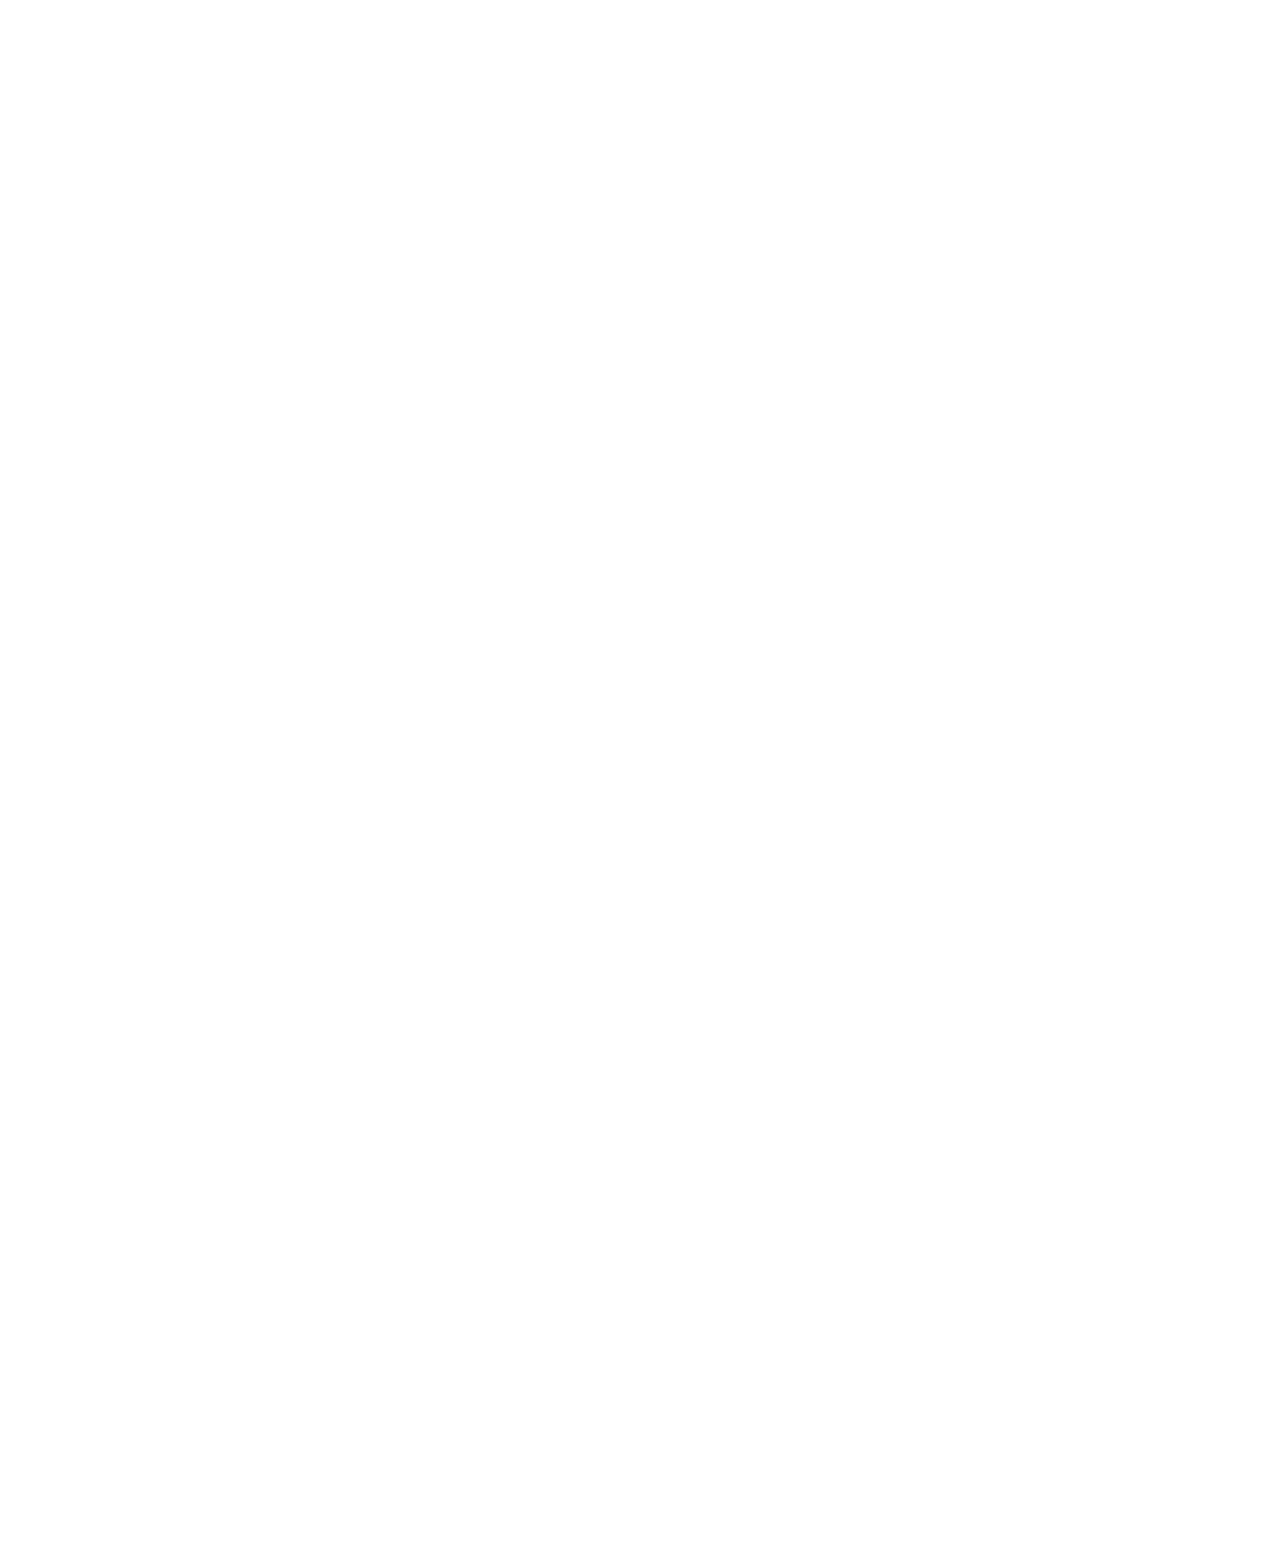
==== commit c26ff049: "update6" ====
--- a/catalog.html
+++ b/catalog.html
@@ -2,6 +2,7 @@
 <html lang="en">
 <head>
     <meta charset="UTF-8">
+    <meta name="viewport" content="width=device-width, initial-scale=1.0">
     <title>Каталог</title>
     <link rel="icon" href="logo-toyota2020.svg">
     <link rel="stylesheet" href="catalog.css">
@@ -12,7 +13,7 @@
         <div class="shortMenu">
             <input type="checkbox" id="nav" class="hidden">
             <label for="nav" class="nav-btn"> <i></i> <i></i> <i></i>
-            </label> <a class="logo" href="main.html"><img src="logo-toyota2020.svg" alt="" width="70px"></a>
+            </label> <a class="logo" href="index.html"><img src="logo-toyota2020.svg" alt="" width="70px"></a>
             <div class="menuImage">
                 <input class="checkbox" type="checkbox" id="checkbox">
                 <label class="checkbox" for="checkbox" id="menuImage">
